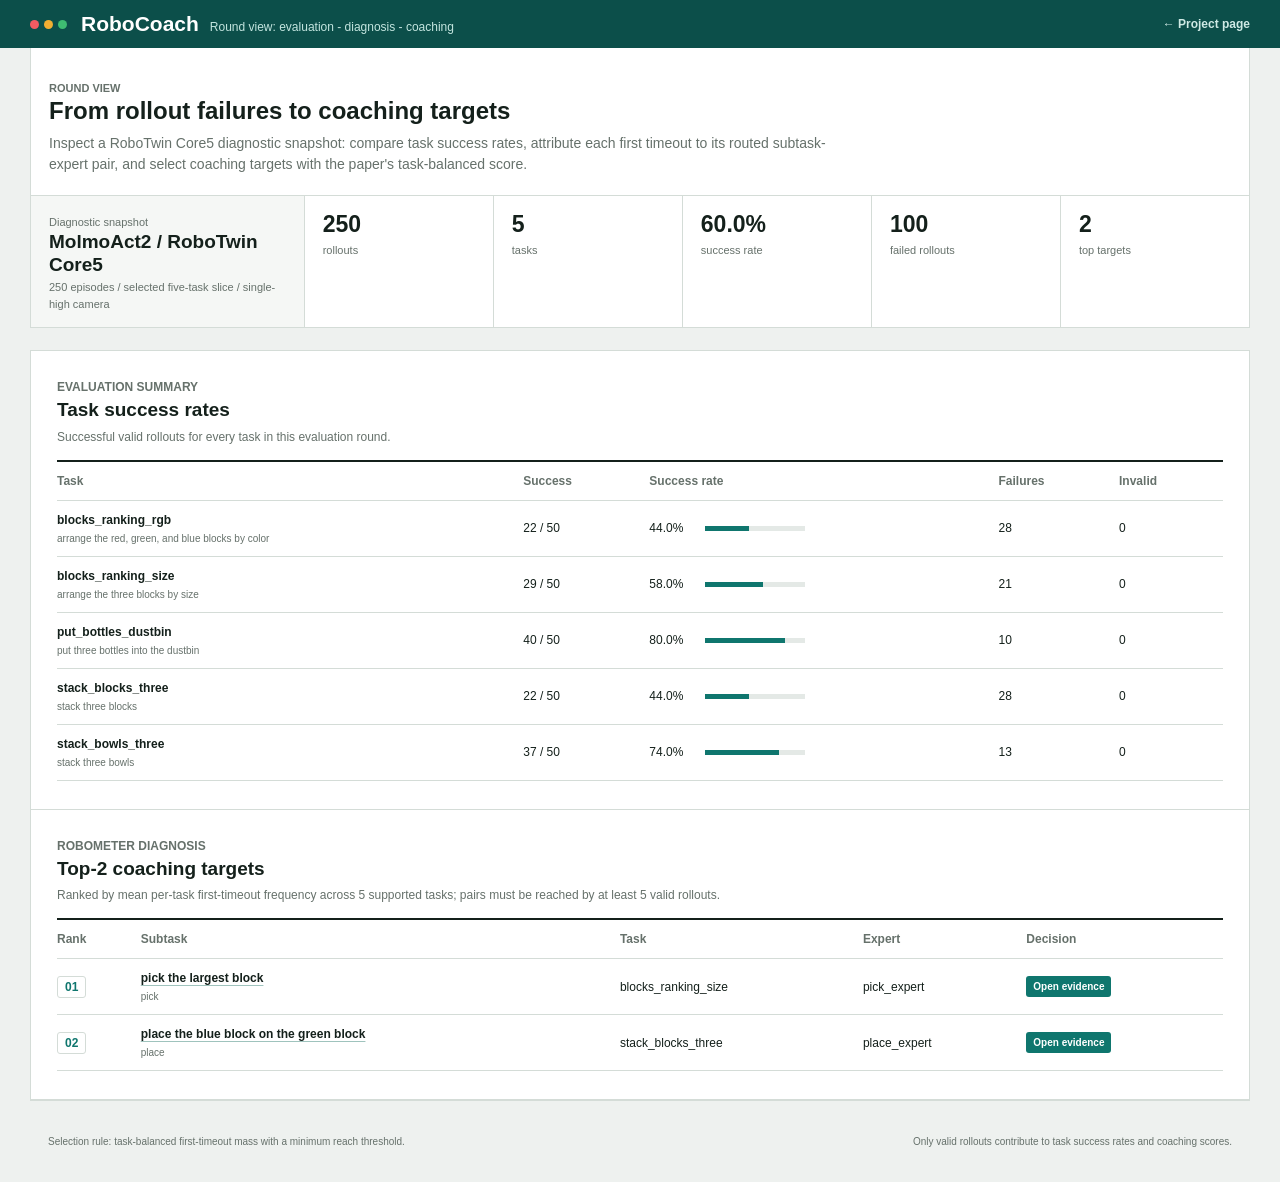
==== coaching/index.html @ 32a9af76 "Initial project page" ====
<!doctype html>
<html lang="en"><head><meta charset="utf-8">
<meta name="viewport" content="width=device-width, initial-scale=1">
<meta name="robots" content="noindex,nofollow,noarchive">
<title>RoboCoach | Evaluation and Coaching</title>
<script>if (new URLSearchParams(location.search).has('embed')) document.documentElement.classList.add('is-embedded');</script>
<style>
:root { color-scheme:light; --ink:#14201b; --muted:#66716b; --line:#d4dcd7; --paper:#fff;
  --canvas:#eef1ef; --soft:#f5f7f5; --red:#b42318; --green:#0f766e; --green-soft:#e6f4f1;
  --blue:#1467b8; --amber:#a45b12; }
* { box-sizing:border-box; }
body { margin:0; color:var(--ink); background:var(--canvas); font:14px/1.5 Inter,Segoe UI,Arial,sans-serif; letter-spacing:0; }
.topbar { display:flex; align-items:center; justify-content:space-between; gap:18px; min-height:48px; padding:0 max(22px,calc((100vw - 1220px)/2));
  color:#fff; background:#0c4f4a; }
.topbar-left { display:flex; align-items:center; gap:14px; min-width:0; }
.site-home { flex:0 0 auto; color:#cfeae5; font-size:12px; font-weight:700; text-decoration:none; }
.site-home:hover,.site-home:focus-visible { color:#fff; text-decoration:underline; text-underline-offset:3px; }
.window-dots { display:flex; flex:0 0 auto; gap:5px; }
.brand { display:flex; align-items:baseline; gap:11px; } .brand strong { font-size:21px; } .brand span { color:#c3e5df; font-size:12px; }
.narrative { max-width:1220px; margin:0 auto; padding:24px 18px 20px; border:1px solid var(--line); border-top:0; background:#fff; }
.narrative-copy { max-width:850px; } .narrative h1 { margin:0; font-size:24px; line-height:1.2; }
.narrative p { max-width:780px; margin:8px 0 0; color:var(--muted); }
.summary { display:grid; grid-template-columns:1.45fr repeat(5,minmax(0,1fr)); gap:1px;
  max-width:1220px; margin:0 auto; border:1px solid var(--line); border-top:0; background:var(--line); }
.summary > div { min-width:0; padding:15px 18px; background:var(--paper); }
.summary .task { background:var(--soft); } .summary strong { display:block; font-size:23px; line-height:1.2; }
.summary .task strong { overflow-wrap:anywhere; font-size:19px; }
.summary span,.summary small { display:block; margin-top:3px; color:var(--muted); font-size:11px; }
main { max-width:1220px; margin:22px auto 56px; border:1px solid var(--line); background:var(--paper); }
.report-section { padding:24px 26px 28px; border-bottom:1px solid var(--line); }
h1,h2,h3,p { letter-spacing:0; } h1 { margin:0; font-size:20px; } h2 { margin:0; font-size:19px; }
.eyebrow,.target-rank { margin:0 0 5px; color:var(--green); font-size:11px; font-weight:700; text-transform:uppercase; }
.section-head { display:flex; align-items:end; justify-content:space-between; gap:20px; margin-bottom:14px; }
.section-head p { margin:3px 0 0; color:var(--muted); font-size:12px; }
.table-wrap { overflow-x:auto; border-top:2px solid var(--ink); border-bottom:1px solid var(--line); }
table { width:100%; border-collapse:collapse; font-size:12px; }
th { color:var(--muted); text-align:left; font-weight:650; border-bottom:1px solid var(--line); }
th,td { padding:10px 12px 10px 0; vertical-align:middle; } tbody tr + tr { border-top:1px solid var(--line); }
td strong { font-size:12px; } td small { display:block; max-width:580px; margin-top:2px; color:var(--muted); }
.rank { font-variant-numeric:tabular-nums; }
.rank-link { padding:3px 7px; border:1px solid var(--line); border-radius:3px; color:var(--green); background:#fff;
  font:inherit; font-weight:700; text-decoration:none; cursor:pointer; } .rank-link:hover,.rank-link:focus-visible { border-color:var(--green); background:var(--green-soft); }
.rank-static { display:inline-block; padding:3px 7px; border:1px solid var(--line); border-radius:3px; color:var(--muted); font-weight:700; }
.subtask-link { color:var(--ink); text-decoration-color:#9fc3bd; text-decoration-thickness:1px; text-underline-offset:3px; }
.subtask-link:hover,.subtask-link:focus-visible { color:var(--green); text-decoration-color:var(--green); }
.selected { display:inline-block; padding:3px 7px; border-radius:3px; color:#fff; background:var(--green); font-size:10px; font-weight:700; }
.pending { display:inline-block; padding:3px 7px; border:1px solid var(--line); border-radius:3px; color:var(--muted); background:var(--soft); font-size:10px; font-weight:700; }
.rate-cell { display:grid; grid-template-columns:48px 100px; align-items:center; gap:8px; }
.rate-cell i { display:block; height:5px; overflow:hidden; background:#e4e9e6; } .rate-cell b { display:block; height:100%; background:var(--green); }
.targets { padding:0; } .targets > .section-head { padding:24px 26px 16px; margin:0; }
.demo-nav { max-width:1220px; margin:0 auto; border:1px solid var(--line); border-top:0; background:#fff; }
.demo-nav-head { display:flex; align-items:center; justify-content:space-between; gap:18px; padding:14px 18px; }
.back-link { color:var(--green); font-size:12px; font-weight:700; text-decoration:none; }
.back-link:hover,.back-link:focus-visible { text-decoration:underline; text-underline-offset:3px; }
.demo-nav-head span { color:var(--muted); font-size:11px; } .demo-main { margin-top:22px; }
.target-tabs { display:grid; grid-template-columns:repeat(auto-fit,minmax(220px,1fr)); gap:1px; padding:0 26px; background:var(--line); border-top:1px solid var(--line); border-bottom:1px solid var(--line); }
.target-tab { display:grid; grid-template-columns:auto minmax(0,1fr); align-items:center; gap:10px; min-height:48px; padding:9px 12px;
  border:0; color:var(--muted); background:#f7f9f7; text-align:left; text-decoration:none; font:inherit; cursor:pointer; }
.target-tab b { color:var(--green); font-size:10px; white-space:nowrap; } .target-tab span { overflow:hidden; font-size:11px; text-overflow:ellipsis; white-space:nowrap; }
.target-tab:hover,.target-tab:focus-visible { background:var(--green-soft); outline:2px solid var(--green); outline-offset:-2px; }
.target-tab.active { color:var(--ink); background:#fff; box-shadow:inset 0 -3px 0 var(--green); }
.target { padding:24px 26px 28px; } .target-panel[hidden] { display:none; }
.target-heading { display:flex; align-items:end; justify-content:space-between; gap:20px; margin-bottom:16px; }
.target-heading h2 { max-width:720px; } .target-facts { display:flex; flex-wrap:wrap; justify-content:flex-end; gap:6px; }
.target-facts span { padding:3px 7px; border:1px solid var(--line); border-radius:3px; color:var(--muted); font-size:10px; }
.episode-tabs { display:flex; gap:1px; margin:0 0 10px; overflow-x:auto; border-bottom:1px solid var(--line); background:var(--line); scrollbar-width:thin; }
.episode-tab { flex:0 0 auto; min-width:152px; padding:8px 10px; border:0; color:var(--muted); background:#f7f9f7;
  text-align:left; font:10px/1.35 ui-monospace,SFMono-Regular,Consolas,monospace; cursor:pointer; }
.episode-tab:hover,.episode-tab:focus-visible { color:var(--green); background:var(--green-soft); outline:2px solid var(--green); outline-offset:-2px; }
.episode-tab.active { color:#fff; background:var(--green); }
.evidence-list { display:grid; gap:16px; } .evidence { border:1px solid var(--line); background:#fafbfa; }
.episode-panel[hidden] { display:none; }
.evidence-head { display:flex; align-items:center; justify-content:space-between; gap:16px; padding:10px 12px; border-bottom:1px solid var(--line); background:#fff; }
.evidence-head strong,.evidence-head span { display:block; } .evidence-head div span { color:var(--muted); font-size:10px; }
.final-progress { color:var(--green); font-size:11px; font-weight:700; white-space:nowrap; }
.evidence-grid { display:grid; grid-template-columns:minmax(280px,.92fr) minmax(360px,1.08fr); gap:1px; background:var(--line); }
figure { min-width:0; margin:0; background:#fff; } .frame-bar { display:flex; align-items:center; gap:5px; height:31px; padding:0 10px; color:var(--muted); background:#e7ebe8; font-size:10px; }
.dot { display:block; width:9px; height:9px; border-radius:50%; } .dot.red { background:#f15b62; } .dot.amber { background:#f1ae32; } .dot.green { background:#3ebc72; }
video,.media-missing { display:block; width:100%; aspect-ratio:16/9; background:#0b0c0e; } video { object-fit:contain; }
.media-missing { display:grid; place-items:center; color:#aeb5b1; font-size:12px; }
.curve-panel { padding:12px 14px 10px; } .curve-label { margin-bottom:7px; color:var(--green); font-size:11px; font-weight:700; }
.progress-chart { display:block; width:100%; height:auto; border:1px solid var(--line); background:#fff; }
.phase-key { display:grid; grid-template-columns:repeat(2,minmax(0,1fr)); gap:4px 12px; margin-top:7px; }
.phase-key span { display:grid; grid-template-columns:27px minmax(0,1fr); gap:5px; color:var(--muted); font-size:9px; overflow-wrap:anywhere; }
.phase-key b { color:var(--green); } .phase-key .failed b { color:var(--red); }
.route-trace { padding:15px 14px; border-top:1px solid var(--line); background:#fff; }
.route-head { display:flex; align-items:end; justify-content:space-between; gap:16px; margin-bottom:10px; }
.route-head h3 { margin:0; font-size:14px; } .route-head > span { color:var(--muted); font-size:10px; }
.route-trace ol { display:grid; gap:1px; margin:0; padding:0; list-style:none; background:var(--line); }
.route-step { display:grid; grid-template-columns:34px minmax(0,1fr) auto; align-items:center; gap:10px; min-height:48px; padding:7px 10px; background:#f8faf8; }
.route-index { color:var(--muted); font:10px/1 ui-monospace,SFMono-Regular,Consolas,monospace; }
.route-step strong,.route-step span { display:block; } .route-step strong { font-size:11px; }
.route-step div span { margin-top:2px; color:var(--muted); font-size:9px; } .route-step > b { color:var(--muted); font-size:9px; white-space:nowrap; }
.route-step.complete { box-shadow:inset 3px 0 0 var(--green); } .route-step.complete > b { color:var(--green); }
.route-step.timeout { background:#fff4f2; box-shadow:inset 3px 0 0 var(--red); } .route-step.timeout > b { color:var(--red); }
.route-step.reached { box-shadow:inset 3px 0 0 var(--amber); } .route-step.reached > b { color:var(--amber); }
.failure-note { margin:0; padding:9px 12px; border-top:1px solid var(--line); color:var(--muted); font-size:11px; }
.empty { margin:0; color:var(--muted); }
footer { display:flex; justify-content:space-between; gap:20px; max-width:1220px; margin:-34px auto 22px; padding:11px 18px; color:var(--muted); font-size:10px; }
.is-embedded body { background:var(--canvas); }
.is-embedded .topbar { display:none; }
.is-embedded .narrative { display:none; }
.is-embedded footer { margin-bottom:0; }
@media (max-width:820px) { .topbar { padding:0 14px; } .brand span { display:none; }
  .summary { grid-template-columns:repeat(2,minmax(0,1fr)); } .summary .task { grid-column:1/-1; }
  .summary .metric:last-child { grid-column:1/-1; }
  .evidence-grid { grid-template-columns:1fr; } .target-heading { align-items:flex-start; flex-direction:column; }
  .target-facts { justify-content:flex-start; } .phase-key { grid-template-columns:1fr; }
  .target-tabs { grid-template-columns:1fr; padding:0; } .route-head { align-items:flex-start; flex-direction:column; }
  .route-step { grid-template-columns:28px minmax(0,1fr); } .route-step > b { grid-column:2; }
  footer { align-items:flex-start; flex-direction:column; } }
</style></head><body>
<header class="topbar"><div class="topbar-left"><div class="window-dots" aria-hidden="true"><span class="dot red"></span><span class="dot amber"></span><span class="dot green"></span></div><div class="brand"><strong>RoboCoach</strong><span>Round view: evaluation - diagnosis - coaching</span></div></div><a class="site-home" href="../index.html">&larr; Project page</a></header>

<section class="narrative"><div class="narrative-copy"><p class="eyebrow">Round view</p><h1>From rollout failures to coaching targets</h1>
<p>Inspect a RoboTwin Core5 diagnostic snapshot: compare task success rates, attribute each first timeout to its routed subtask-expert pair, and select coaching targets with the paper's task-balanced score.</p></div></section>
<section class="summary">
<div class="task"><span>Diagnostic snapshot</span><strong>MolmoAct2 / RoboTwin Core5</strong><small>250 episodes / selected five-task slice / single-high camera</small></div>
<div class="metric"><strong>250</strong><span>rollouts</span></div>
<div class="metric"><strong>5</strong><span>tasks</span></div>
<div class="metric"><strong>60.0%</strong><span>success rate</span></div>
<div class="metric"><strong>100</strong><span>failed rollouts</span></div>
<div class="metric"><strong>2</strong><span>top targets</span></div>
</section>
<main><section class="report-section"><div class="section-head"><div><p class="eyebrow">Evaluation summary</p><h2>Task success rates</h2>
<p>Successful valid rollouts for every task in this evaluation round.</p></div></div>
<div class="table-wrap"><table><thead><tr><th>Task</th><th>Success</th><th>Success rate</th><th>Failures</th><th>Invalid</th>
</tr></thead><tbody><tr><td><strong>blocks_ranking_rgb</strong><small>arrange the red, green, and blue blocks by color</small></td><td>22 / 50</td><td><div class="rate-cell"><span>44.0%</span><i><b style="width:44.0%"></b></i></div></td><td>28</td><td>0</td></tr><tr><td><strong>blocks_ranking_size</strong><small>arrange the three blocks by size</small></td><td>29 / 50</td><td><div class="rate-cell"><span>58.0%</span><i><b style="width:58.0%"></b></i></div></td><td>21</td><td>0</td></tr><tr><td><strong>put_bottles_dustbin</strong><small>put three bottles into the dustbin</small></td><td>40 / 50</td><td><div class="rate-cell"><span>80.0%</span><i><b style="width:80.0%"></b></i></div></td><td>10</td><td>0</td></tr><tr><td><strong>stack_blocks_three</strong><small>stack three blocks</small></td><td>22 / 50</td><td><div class="rate-cell"><span>44.0%</span><i><b style="width:44.0%"></b></i></div></td><td>28</td><td>0</td></tr><tr><td><strong>stack_bowls_three</strong><small>stack three bowls</small></td><td>37 / 50</td><td><div class="rate-cell"><span>74.0%</span><i><b style="width:74.0%"></b></i></div></td><td>13</td><td>0</td></tr></tbody></table></div></section>
<section class="report-section"><div class="section-head"><div><p class="eyebrow">RoboMeter diagnosis</p><h2>Top-2 coaching targets</h2>
<p>Ranked by mean per-task first-timeout frequency across 5 supported tasks; pairs must be reached by at least 5 valid rollouts.</p></div></div>
<div class="table-wrap"><table><thead><tr><th>Rank</th><th>Subtask</th><th>Task</th><th>Expert</th>
<th>Decision</th>
</tr></thead><tbody><tr><td class="rank"><a class="rank-link" href="demos/01_pick_the_largest_block/index.html" aria-label="Open Top 01 demo">01</a></td><td><strong><a class="subtask-link" href="demos/01_pick_the_largest_block/index.html">pick the largest block</a></strong><small>pick</small></td><td>blocks_ranking_size</td><td>pick_expert</td><td><span class="selected">Open evidence</span></td></tr><tr><td class="rank"><a class="rank-link" href="demos/02_place_the_blue_block_on_the_green_block/index.html" aria-label="Open Top 02 demo">02</a></td><td><strong><a class="subtask-link" href="demos/02_place_the_blue_block_on_the_green_block/index.html">place the blue block on the green block</a></strong><small>place</small></td><td>stack_blocks_three</td><td>place_expert</td><td><span class="selected">Open evidence</span></td></tr></tbody></table></div></section></main>
<footer><span>Selection rule: task-balanced first-timeout mass with a minimum reach threshold.</span><span>Only valid rollouts contribute to task success rates and coaching scores.</span></footer>
<script>
const isEmbedded = new URLSearchParams(location.search).has('embed');
if (isEmbedded) {
  document.querySelectorAll('a[href^="demos/"]').forEach((link) => {
    link.target = '_top';
  });
}
const targetTabs = [...document.querySelectorAll('.target-tab[data-target]')];
const targetPanels = [...document.querySelectorAll('.target-panel')];
function hydrateVisibleVideo(panel) {
  const video = panel?.querySelector('video[data-src]');
  if (!video) return;
  video.src = video.dataset.src;
  delete video.dataset.src;
  video.load();
}
function selectTarget(targetId, updateHash = true) {
  targetTabs.forEach((tab) => {
    const active = tab.dataset.target === targetId;
    tab.classList.toggle('active', active);
    tab.setAttribute('aria-selected', String(active));
  });
  targetPanels.forEach((panel) => {
    const active = panel.id === targetId;
    panel.hidden = !active;
    if (!active) panel.querySelectorAll('video').forEach((video) => video.pause());
    if (active) hydrateVisibleVideo(panel.querySelector('.episode-panel:not([hidden])'));
  });
  if (updateHash) history.replaceState(null, '', `#${targetId}`);
}
function selectEpisode(trigger) {
  const target = trigger.closest('.target-panel');
  if (!target) return;
  target.querySelectorAll('.episode-tab').forEach((tab) => {
    const active = tab === trigger;
    tab.classList.toggle('active', active);
    tab.setAttribute('aria-selected', String(active));
  });
  target.querySelectorAll('.episode-panel').forEach((panel) => {
    const active = panel.id === trigger.dataset.episodeTarget;
    panel.hidden = !active;
    if (!active) panel.querySelectorAll('video').forEach((video) => video.pause());
    if (active) hydrateVisibleVideo(panel);
  });
  trigger.scrollIntoView({block:'nearest', inline:'nearest'});
}
document.querySelectorAll('[data-target]').forEach((trigger) => {
  trigger.addEventListener('click', () => {
    selectTarget(trigger.dataset.target);
    if (trigger.classList.contains('rank-link')) document.querySelector('.targets').scrollIntoView({behavior:'smooth'});
  });
});
document.querySelectorAll('[data-episode-target]').forEach((trigger) => {
  trigger.addEventListener('click', () => selectEpisode(trigger));
});
targetTabs.forEach((tab, index) => tab.addEventListener('keydown', (event) => {
  if (!['ArrowLeft', 'ArrowRight'].includes(event.key)) return;
  event.preventDefault();
  const direction = event.key === 'ArrowRight' ? 1 : -1;
  const next = targetTabs[(index + direction + targetTabs.length) % targetTabs.length];
  next.focus();
  selectTarget(next.dataset.target);
}));
document.querySelectorAll('.episode-tabs').forEach((list) => {
  const tabs = [...list.querySelectorAll('.episode-tab')];
  tabs.forEach((tab, index) => tab.addEventListener('keydown', (event) => {
    if (!['ArrowLeft', 'ArrowRight'].includes(event.key)) return;
    event.preventDefault();
    const direction = event.key === 'ArrowRight' ? 1 : -1;
    const next = tabs[(index + direction + tabs.length) % tabs.length];
    next.focus();
    selectEpisode(next);
  }));
});
const initialTarget = targetPanels.some((panel) => `#${panel.id}` === location.hash)
  ? location.hash.slice(1)
  : 'target-02' || targetPanels[0]?.id;
if (initialTarget) selectTarget(initialTarget, false);
</script></body></html>
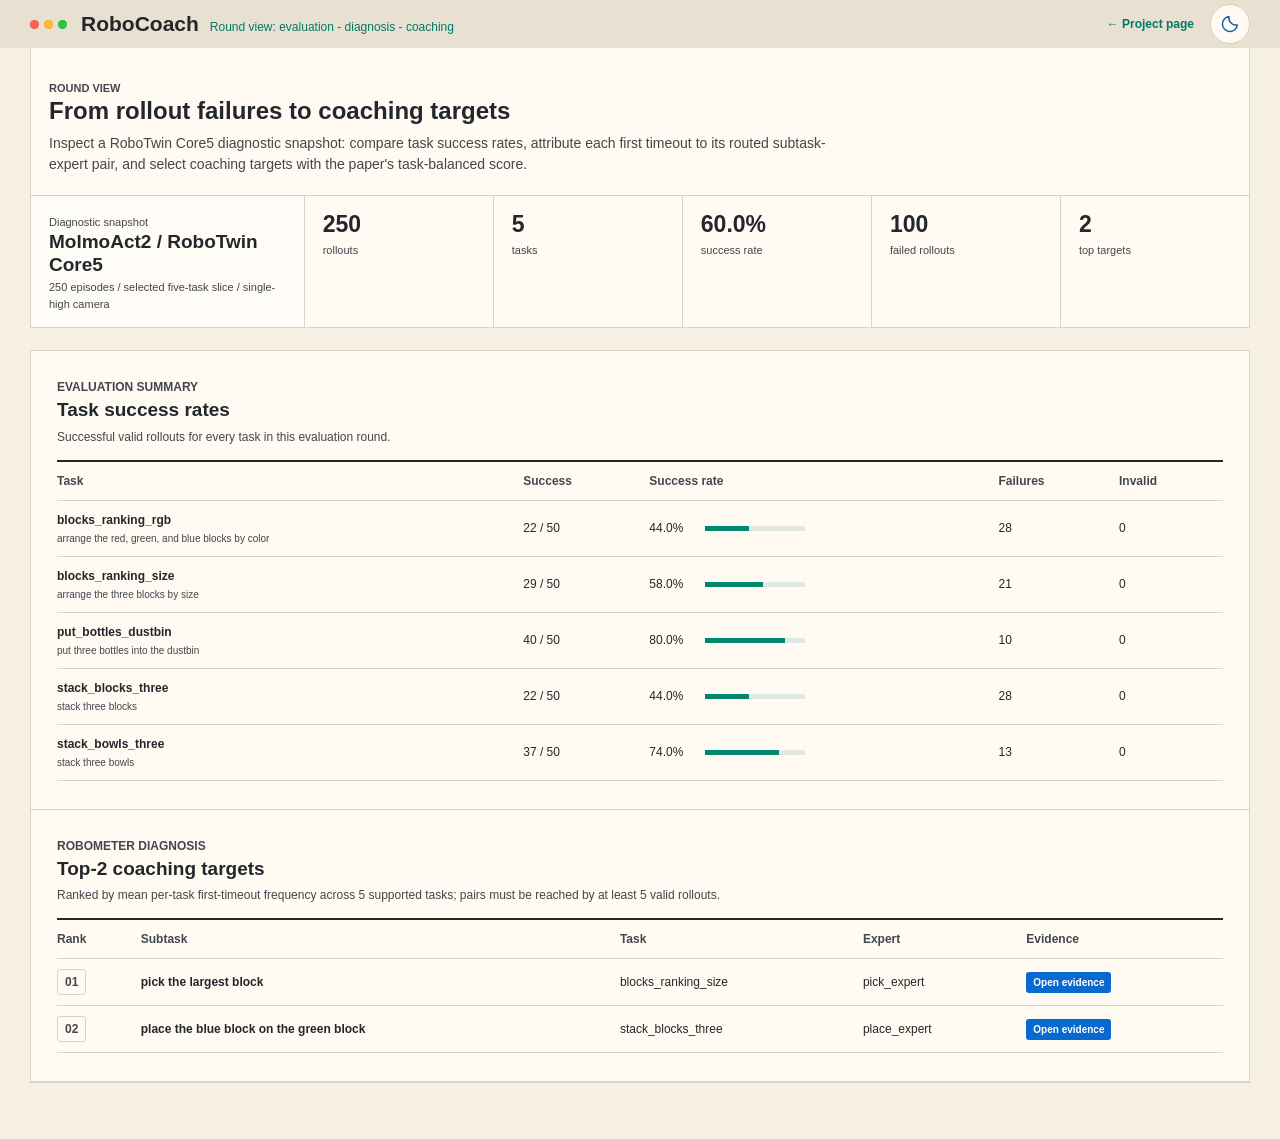
==== commit 0806f1c4: "Initial anonymous release" ====
--- a/coaching/index.html
+++ b/coaching/index.html
@@ -1,5 +1,5 @@
 <!doctype html>
-<html lang="en"><head><meta charset="utf-8">
+<html lang="en" data-theme="light"><head><meta charset="utf-8">
 <meta name="viewport" content="width=device-width, initial-scale=1">
 <meta name="robots" content="noindex,nofollow,noarchive">
 <title>RoboCoach | Evaluation and Coaching</title>
@@ -38,12 +38,11 @@
 th,td { padding:10px 12px 10px 0; vertical-align:middle; } tbody tr + tr { border-top:1px solid var(--line); }
 td strong { font-size:12px; } td small { display:block; max-width:580px; margin-top:2px; color:var(--muted); }
 .rank { font-variant-numeric:tabular-nums; }
-.rank-link { padding:3px 7px; border:1px solid var(--line); border-radius:3px; color:var(--green); background:#fff;
-  font:inherit; font-weight:700; text-decoration:none; cursor:pointer; } .rank-link:hover,.rank-link:focus-visible { border-color:var(--green); background:var(--green-soft); }
 .rank-static { display:inline-block; padding:3px 7px; border:1px solid var(--line); border-radius:3px; color:var(--muted); font-weight:700; }
-.subtask-link { color:var(--ink); text-decoration-color:#9fc3bd; text-decoration-thickness:1px; text-underline-offset:3px; }
-.subtask-link:hover,.subtask-link:focus-visible { color:var(--green); text-decoration-color:var(--green); }
 .selected { display:inline-block; padding:3px 7px; border-radius:3px; color:#fff; background:var(--green); font-size:10px; font-weight:700; }
+.evidence-link { text-decoration:none; cursor:pointer; }
+.evidence-link:hover { background:#0c5d57; }
+.evidence-link:focus-visible { outline:2px solid var(--green); outline-offset:3px; }
 .pending { display:inline-block; padding:3px 7px; border:1px solid var(--line); border-radius:3px; color:var(--muted); background:var(--soft); font-size:10px; font-weight:700; }
 .rate-cell { display:grid; grid-template-columns:48px 100px; align-items:center; gap:8px; }
 .rate-cell i { display:block; height:5px; overflow:hidden; background:#e4e9e6; } .rate-cell b { display:block; height:100%; background:var(--green); }
@@ -109,8 +108,16 @@
   .target-tabs { grid-template-columns:1fr; padding:0; } .route-head { align-items:flex-start; flex-direction:column; }
   .route-step { grid-template-columns:28px minmax(0,1fr); } .route-step > b { grid-column:2; }
   footer { align-items:flex-start; flex-direction:column; } }
-</style></head><body>
-<header class="topbar"><div class="topbar-left"><div class="window-dots" aria-hidden="true"><span class="dot red"></span><span class="dot amber"></span><span class="dot green"></span></div><div class="brand"><strong>RoboCoach</strong><span>Round view: evaluation - diagnosis - coaching</span></div></div><a class="site-home" href="../index.html">&larr; Project page</a></header>
+</style>
+<link rel="stylesheet" href="../assets/beige-report.css?hash=9c29c38cf174" data-theme-style="light">
+<link rel="stylesheet" href="../assets/dark-report.css?hash=0296164bbd05" data-theme-style="dark" media="not all">
+<link rel="stylesheet" href="../assets/theme.css?hash=16513040dc22">
+<script src="../assets/theme.js?hash=659067ef29a1"></script>
+</head><body>
+<header class="topbar"><div class="topbar-left"><div class="window-dots" aria-hidden="true"><span class="dot red"></span><span class="dot amber"></span><span class="dot green"></span></div><div class="brand"><strong>RoboCoach</strong><span>Round view: evaluation - diagnosis - coaching</span></div></div><div class="report-header-actions"><a class="site-home" href="../index.html">&larr; Project page</a><button class="theme-toggle" type="button" data-theme-toggle aria-label="Switch to dark theme" title="Switch to dark theme">
+      <svg class="theme-icon-moon" viewBox="0 0 24 24" aria-hidden="true"><path d="M20.8 13.2A8.7 8.7 0 0 1 10.8 3.1 9 9 0 1 0 20.8 13.2Z"/></svg>
+      <svg class="theme-icon-sun" viewBox="0 0 24 24" aria-hidden="true"><circle cx="12" cy="12" r="4"/><path d="M12 2v2m0 16v2M2 12h2m16 0h2M4.93 4.93l1.42 1.42m11.3 11.3 1.42 1.42M4.93 19.07l1.42-1.42m11.3-11.3 1.42-1.42"/></svg>
+    </button></div></header>
 
 <section class="narrative"><div class="narrative-copy"><p class="eyebrow">Round view</p><h1>From rollout failures to coaching targets</h1>
 <p>Inspect a RoboTwin Core5 diagnostic snapshot: compare task success rates, attribute each first timeout to its routed subtask-expert pair, and select coaching targets with the paper's task-balanced score.</p></div></section>
@@ -129,9 +136,9 @@
 <section class="report-section"><div class="section-head"><div><p class="eyebrow">RoboMeter diagnosis</p><h2>Top-2 coaching targets</h2>
 <p>Ranked by mean per-task first-timeout frequency across 5 supported tasks; pairs must be reached by at least 5 valid rollouts.</p></div></div>
 <div class="table-wrap"><table><thead><tr><th>Rank</th><th>Subtask</th><th>Task</th><th>Expert</th>
-<th>Decision</th>
-</tr></thead><tbody><tr><td class="rank"><a class="rank-link" href="demos/01_pick_the_largest_block/index.html" aria-label="Open Top 01 demo">01</a></td><td><strong><a class="subtask-link" href="demos/01_pick_the_largest_block/index.html">pick the largest block</a></strong><small>pick</small></td><td>blocks_ranking_size</td><td>pick_expert</td><td><span class="selected">Open evidence</span></td></tr><tr><td class="rank"><a class="rank-link" href="demos/02_place_the_blue_block_on_the_green_block/index.html" aria-label="Open Top 02 demo">02</a></td><td><strong><a class="subtask-link" href="demos/02_place_the_blue_block_on_the_green_block/index.html">place the blue block on the green block</a></strong><small>place</small></td><td>stack_blocks_three</td><td>place_expert</td><td><span class="selected">Open evidence</span></td></tr></tbody></table></div></section></main>
-<footer><span>Selection rule: task-balanced first-timeout mass with a minimum reach threshold.</span><span>Only valid rollouts contribute to task success rates and coaching scores.</span></footer>
+<th>Evidence</th>
+</tr></thead><tbody><tr><td class="rank"><span class="rank-static">01</span></td><td><strong>pick the largest block</strong></td><td>blocks_ranking_size</td><td>pick_expert</td><td><a class="selected evidence-link" href="demos/01_pick_the_largest_block/index.html?v=subtask-seek-1">Open evidence</a></td></tr><tr><td class="rank"><span class="rank-static">02</span></td><td><strong>place the blue block on the green block</strong></td><td>stack_blocks_three</td><td>place_expert</td><td><a class="selected evidence-link" href="demos/02_place_the_blue_block_on_the_green_block/index.html?v=subtask-seek-1">Open evidence</a></td></tr></tbody></table></div></section></main>
+
 <script>
 const isEmbedded = new URLSearchParams(location.search).has('embed');
 if (isEmbedded) {
--- a/assets/beige-report.css
+++ b/assets/beige-report.css
@@ -0,0 +1,304 @@
+:root {--ink:#22272b;--muted:#41474d;--line:#d4c9b5;--paper:#fffcf7;--canvas:#fffcf7;--soft:#fffcf7;--red:#bd4436;--green:#007b67;--green-soft:#fffcf7;--blue:#086acf;--amber:#a4600a;}
+body {color:var(--ink);background:var(--canvas);}
+.topbar {color:#22272b;background:#e6efee;}
+.site-home {color:#007b67;}
+.site-home:hover,.site-home:focus-visible {color:#22272b;}
+.brand span {color:#007b67;}
+.narrative {border:1px solid var(--line);border-top:0;background:#fffcf7;}
+.narrative p {color:var(--muted);}
+.summary {border:1px solid var(--line);border-top:0;background:var(--line);}
+.summary > div {background:var(--paper);}
+.summary .task {background:var(--soft);}
+.summary span,.summary small {color:var(--muted);}
+main {border:1px solid var(--line);background:var(--paper);}
+.report-section {border-bottom:1px solid var(--line);}
+.eyebrow,.target-rank {color:var(--green);}
+.section-head p {color:var(--muted);}
+.table-wrap {border-top:2px solid var(--ink);border-bottom:1px solid var(--line);}
+table {border-collapse:collapse;}
+th {color:var(--muted);border-bottom:1px solid var(--line);}
+tbody tr + tr {border-top:1px solid var(--line);}
+td small {color:var(--muted);}
+.rank-static {border:1px solid var(--line);border-radius:3px;color:var(--muted);}
+.selected {border-radius:3px;color:#fff;background:var(--green);}
+.evidence-link:hover {background:#e6efee;}
+.evidence-link:focus-visible {outline:2px solid var(--green);outline-offset:3px;}
+.pending {border:1px solid var(--line);border-radius:3px;color:var(--muted);background:var(--soft);}
+.rate-cell i {background:#e2e8e3;}
+.rate-cell b {background:var(--green);}
+.demo-nav {border:1px solid var(--line);border-top:0;background:#fffcf7;}
+.back-link {color:var(--green);}
+.demo-nav-head span {color:var(--muted);}
+.target-tabs {background:var(--line);border-top:1px solid var(--line);border-bottom:1px solid var(--line);}
+.target-tab {border:0;color:var(--muted);background:#fffcf7;}
+.target-tab b {color:var(--green);}
+.target-tab:hover,.target-tab:focus-visible {background:var(--green-soft);outline:2px solid var(--green);outline-offset:-2px;}
+.target-tab.active {color:var(--ink);background:#fffcf7;box-shadow:inset 0 -3px 0 var(--green);}
+.target-facts span {border:1px solid var(--line);border-radius:3px;color:var(--muted);}
+.episode-tabs {border-bottom:1px solid var(--line);background:var(--line);}
+.episode-tab {border:0;color:var(--muted);background:#fffcf7;}
+.episode-tab:hover,.episode-tab:focus-visible {color:var(--green);background:var(--green-soft);outline:2px solid var(--green);outline-offset:-2px;}
+.episode-tab.active {color:#fff;background:var(--green);}
+.evidence {border:1px solid var(--line);background:#fffcf7;}
+.evidence-head {border-bottom:1px solid var(--line);background:#fffcf7;}
+.evidence-head div span {color:var(--muted);}
+.final-progress {color:var(--green);}
+.evidence-grid {background:var(--line);}
+figure {background:#fffcf7;}
+.frame-bar {color:var(--muted);background:#fffcf7;}
+.dot {border-radius:50%;box-shadow:inset 0 0 0 1px rgba(0,0,0,.08);}
+.dot.red {background:#ff5f57;}
+.dot.amber {background:#febc2e;}
+.dot.green {background:#28c840;}
+video,.media-missing {background:#f6f1e8;}
+.media-missing {color:#41474d;}
+.curve-label {color:var(--green);}
+.progress-chart {border:1px solid var(--line);background:#fffcf7;}
+.phase-key span {color:var(--muted);}
+.phase-key b {color:var(--green);}
+.phase-key .failed b {color:var(--red);}
+.route-trace {border-top:1px solid var(--line);background:#fffcf7;}
+.route-head > span {color:var(--muted);}
+.route-trace ol {background:var(--line);}
+.route-step {background:#fffcf7;}
+.route-index {color:var(--muted);}
+.route-step div span {color:var(--muted);}
+.route-step > b {color:var(--muted);}
+.route-step.complete {box-shadow:inset 3px 0 0 var(--green);}
+.route-step.complete > b {color:var(--green);}
+.route-step.timeout {background:#fffcf7;box-shadow:inset 3px 0 0 var(--red);}
+.route-step.timeout > b {color:var(--red);}
+.route-step.reached {box-shadow:inset 3px 0 0 var(--amber);}
+.route-step.reached > b {color:var(--amber);}
+.failure-note {border-top:1px solid var(--line);color:var(--muted);}
+.empty {color:var(--muted);}
+footer {color:var(--muted);}
+.is-embedded body {background:var(--canvas);}
+:root {--ink:#22272b;--muted:#41474d;--line:#d4c9b5;--paper:#fffcf7;--canvas:#fffcf7;--soft:#fffcf7;--red:#bd4436;--green:#007b67;--green-soft:#fffcf7;--blue:#086acf;--amber:#a4600a;}
+body {color:var(--ink);background:var(--canvas);}
+.topbar {color:#22272b;background:#e6efee;}
+.brand span {color:#007b67;}
+.narrative {border:1px solid var(--line);border-top:0;background:#fffcf7;}
+.narrative p {color:var(--muted);}
+.summary {border:1px solid var(--line);border-top:0;background:var(--line);}
+.summary > div {background:var(--paper);}
+.summary .task {background:var(--soft);}
+.summary span,.summary small {color:var(--muted);}
+main {border:1px solid var(--line);background:var(--paper);}
+.report-section {border-bottom:1px solid var(--line);}
+.eyebrow,.target-rank {color:var(--green);}
+.section-head p {color:var(--muted);}
+.table-wrap {border-top:2px solid var(--ink);border-bottom:1px solid var(--line);}
+table {border-collapse:collapse;}
+th {color:var(--muted);border-bottom:1px solid var(--line);}
+tbody tr + tr {border-top:1px solid var(--line);}
+td small {color:var(--muted);}
+.rank-link {border:1px solid var(--line);border-radius:3px;color:var(--green);background:#fffcf7;}
+.rank-link:hover,.rank-link:focus-visible {border-color:var(--green);background:var(--green-soft);}
+.subtask-link {color:var(--ink);}
+.subtask-link:hover,.subtask-link:focus-visible {color:var(--green);}
+.selected {border-radius:3px;color:#fff;background:var(--green);}
+.rate-cell i {background:#e2e8e3;}
+.rate-cell b {background:var(--green);}
+.demo-nav {border:1px solid var(--line);border-top:0;background:#fffcf7;}
+.back-link {color:var(--green);}
+.demo-nav-head span {color:var(--muted);}
+.target-tabs {background:var(--line);border-top:1px solid var(--line);border-bottom:1px solid var(--line);}
+.target-tab {border:0;color:var(--muted);background:#fffcf7;}
+.target-tab b {color:var(--green);}
+.target-tab:hover,.target-tab:focus-visible {background:var(--green-soft);outline:2px solid var(--green);outline-offset:-2px;}
+.target-tab.active {color:var(--ink);background:#fffcf7;box-shadow:inset 0 -3px 0 var(--green);}
+.target-facts span {border:1px solid var(--line);border-radius:3px;color:var(--muted);}
+.episode-tabs {border-bottom:1px solid var(--line);background:var(--line);}
+.episode-tab {border:0;color:var(--muted);background:#fffcf7;}
+.episode-tab:hover,.episode-tab:focus-visible {color:var(--green);background:var(--green-soft);outline:2px solid var(--green);outline-offset:-2px;}
+.episode-tab.active {color:#fff;background:var(--green);}
+.evidence {border:1px solid var(--line);background:#fffcf7;}
+.evidence-head {border-bottom:1px solid var(--line);background:#fffcf7;}
+.evidence-head div span {color:var(--muted);}
+.evidence-grid {background:var(--line);}
+figure {background:#fffcf7;}
+.frame-bar {color:var(--muted);background:#fffcf7;}
+.dot {border-radius:50%;box-shadow:inset 0 0 0 1px rgba(0,0,0,.08);}
+.dot.red {background:#ff5f57;}
+.dot.amber {background:#febc2e;}
+.dot.green {background:#28c840;}
+video,.media-missing {background:#f6f1e8;}
+.media-missing {color:#41474d;}
+.curve-label {color:var(--green);}
+.progress-chart {border:1px solid var(--line);background:#fffcf7;}
+.phase-key span {color:var(--muted);}
+.phase-key b {color:var(--green);}
+.phase-key .failed b {color:var(--red);}
+.route-trace {border-top:1px solid var(--line);background:#fffcf7;}
+.route-head > span {color:var(--muted);}
+.route-trace ol {background:var(--line);}
+.route-step {background:#fffcf7;}
+.route-index {color:var(--muted);}
+.route-step div span {color:var(--muted);}
+.route-step > b {color:var(--muted);}
+.route-step.complete {box-shadow:inset 3px 0 0 var(--green);}
+.route-step.complete > b {color:var(--green);}
+.route-step.timeout {background:#fffcf7;box-shadow:inset 3px 0 0 var(--red);}
+.route-step.timeout > b {color:var(--red);}
+.route-step.reached {box-shadow:inset 3px 0 0 var(--amber);}
+.route-step.reached > b {color:var(--amber);}
+.empty {color:var(--muted);}
+footer {color:var(--muted);}
+video:focus-visible {outline:2px solid #97beb4;outline-offset:3px;}
+.curve-clock {color:#22272b;}
+.phase-key .is-active {color:#22272b;}
+:root {--ink:#22272b;--muted:#41474d;--line:#d4c9b5;--paper:#fffcf7;--canvas:#fffcf7;--soft:#fffcf7;--red:#bd4436;--green:#007b67;--green-soft:#fffcf7;--blue:#086acf;--amber:#a4600a;}
+body {color:var(--ink);background:var(--canvas);}
+.topbar {color:#22272b;background:#e6efee;}
+.site-home {color:#007b67;}
+.site-home:hover,.site-home:focus-visible {color:#22272b;}
+.brand span {color:#007b67;}
+.narrative {border:1px solid var(--line);border-top:0;background:#fffcf7;}
+.narrative p {color:var(--muted);}
+.summary {border:1px solid var(--line);border-top:0;background:var(--line);}
+.summary > div {background:var(--paper);}
+.summary .task {background:var(--soft);}
+.summary span,.summary small {color:var(--muted);}
+main {border:1px solid var(--line);background:var(--paper);}
+.report-section {border-bottom:1px solid var(--line);}
+.eyebrow,.target-rank {color:var(--green);}
+.section-head p {color:var(--muted);}
+.table-wrap {border-top:2px solid var(--ink);border-bottom:1px solid var(--line);}
+table {border-collapse:collapse;}
+th {color:var(--muted);border-bottom:1px solid var(--line);}
+tbody tr + tr {border-top:1px solid var(--line);}
+td small {color:var(--muted);}
+.rank-link {border:1px solid var(--line);border-radius:3px;color:var(--green);background:#fffcf7;}
+.rank-link:hover,.rank-link:focus-visible {border-color:var(--green);background:var(--green-soft);}
+.subtask-link {color:var(--ink);}
+.subtask-link:hover,.subtask-link:focus-visible {color:var(--green);}
+.selected {border-radius:3px;color:#fff;background:var(--green);}
+.rate-cell i {background:#e2e8e3;}
+.rate-cell b {background:var(--green);}
+.demo-nav {border:1px solid var(--line);border-top:0;background:#fffcf7;}
+.back-link {color:var(--green);}
+.demo-nav-head span {color:var(--muted);}
+.target-tabs {background:var(--line);border-top:1px solid var(--line);border-bottom:1px solid var(--line);}
+.target-tab {border:0;color:var(--muted);background:#fffcf7;}
+.target-tab b {color:var(--green);}
+.target-tab:hover,.target-tab:focus-visible {background:var(--green-soft);outline:2px solid var(--green);outline-offset:-2px;}
+.target-tab.active {color:var(--ink);background:#fffcf7;box-shadow:inset 0 -3px 0 var(--green);}
+.target-tab.unavailable:hover {background:#fffcf7;outline:0;}
+.target-facts span {border:1px solid var(--line);border-radius:3px;color:var(--muted);}
+.episode-tabs {border-bottom:1px solid var(--line);background:var(--line);}
+.episode-tab {border:0;color:var(--muted);background:#fffcf7;}
+.episode-tab:hover,.episode-tab:focus-visible {color:var(--green);background:var(--green-soft);outline:2px solid var(--green);outline-offset:-2px;}
+.episode-tab.active {color:#fff;background:var(--green);}
+.evidence {border:1px solid var(--line);background:#fffcf7;}
+.evidence-head {border-bottom:1px solid var(--line);background:#fffcf7;}
+.evidence-head div span {color:var(--muted);}
+.evidence-grid {background:var(--line);}
+figure {background:#fffcf7;}
+.frame-bar {color:var(--muted);background:#fffcf7;}
+.dot {border-radius:50%;box-shadow:inset 0 0 0 1px rgba(0,0,0,.08);}
+.dot.red {background:#ff5f57;}
+.dot.amber {background:#febc2e;}
+.dot.green {background:#28c840;}
+video,.media-missing {background:#f6f1e8;}
+.media-missing {color:#41474d;}
+.curve-label {color:var(--green);}
+.progress-chart {border:1px solid var(--line);background:#fffcf7;}
+.phase-key span {color:var(--muted);}
+.phase-key b {color:var(--green);}
+.phase-key .failed b {color:var(--red);}
+.route-trace {border-top:1px solid var(--line);background:#fffcf7;}
+.route-head > span {color:var(--muted);}
+.route-trace ol {background:var(--line);}
+.route-step {background:#fffcf7;}
+.route-index {color:var(--muted);}
+.route-step div span {color:var(--muted);}
+.route-step > b {color:var(--muted);}
+.route-step.complete {box-shadow:inset 3px 0 0 var(--green);}
+.route-step.complete > b {color:var(--green);}
+.route-step.timeout {background:#fffcf7;box-shadow:inset 3px 0 0 var(--red);}
+.route-step.timeout > b {color:var(--red);}
+.route-step.reached {box-shadow:inset 3px 0 0 var(--amber);}
+.route-step.reached > b {color:var(--amber);}
+.empty {color:var(--muted);}
+footer {color:var(--muted);}
+video:focus-visible {outline:2px solid #97beb4;outline-offset:3px;}
+.curve-clock {color:#22272b;}
+.phase-key .is-active {color:#22272b;}
+.demo-nav {border:0;border-bottom:1px solid var(--line);}
+.demo-brand {color:var(--green);}
+.target-tabs {border:0;background:transparent;}
+.targets {border:0;background:transparent;}
+.diagnosis-summary {border-left:3px solid var(--green);background:var(--green-soft);}
+.diagnosis-summary > span {color:var(--green);}
+.diagnosis-summary > div {color:var(--muted);}
+.diagnosis-summary b {color:var(--ink);}
+.evidence {background:#fffcf7;}
+.evidence-grid {border-right:1px solid var(--line);}
+.progress-chart {border:0;}
+.route-trace {border-top:0;}
+.route-trace ol {background:transparent;}
+.route-step {border:1px solid var(--line);border-radius:5px;}
+.route-stage-button {border:0;border-radius:4px;background:transparent;color:inherit;}
+.route-copy > span {color:var(--muted);}
+.route-stage-button > b {color:var(--muted);}
+.route-stage-button:hover:not(:disabled) {background:var(--green-soft);}
+.route-stage-button:focus-visible {outline:2px solid var(--green);outline-offset:-3px;}
+.route-step.complete .route-stage-button > b {color:var(--green);}
+.route-step.timeout .route-stage-button > b {color:var(--red);}
+.route-step.reached .route-stage-button > b {color:var(--amber);}
+@media (max-width:1000px), (max-height:639px) {
+.evidence-grid {border-right:0;}
+.route-trace {border-top:1px solid var(--line);}
+}
+:root {
+ color-scheme:light;
+ --beige-ink:#22272b; --beige-tint:#ebe5d8;
+ --page-bg:#f6f0e5; --page-surface:#fffbf4; --page-surface-raised:#f0e9dc;
+ --page-text:#22272b; --page-muted:#41474d; --page-line:#ddd3c2;
+ --ink:#22272b; --muted:#41474d; --paper:#f6f0e5; --white:#fffbf4; --line:#ddd3c2;
+ --accent-blue:#086acf; --accent-teal:#007b67; --teal:#007b67; --teal-dark:#007b67;
+ --blue:#086acf; --cyan:#007b67; --blue-bright:#086acf;
+}
+
+body { background:#f6f0e5; color:#22272b; }
+.topbar { background:#e8e0d1; color:#22272b; }
+.site-home,.brand span,.demo-brand,.back-link { color:#007b67; }
+main,.narrative,.summary>div,.demo-nav,.target-heading,.evidence,.evidence-grid,.route-trace { background:#fffbf3; }
+.evidence-link { background:#007b67; color:#fffaf1; }
+.evidence-link:hover { background:#007b67; }
+.target-tab.active,.route-step.active,.route-step[aria-current="step"] { background:#e5ecdd; color:#007b67; }
+figure,.curve-panel,.progress-chart { background:#fffdf8; }
+
+/* Warm neutral type; blue and teal identify emphasis and controls. */
+:root { --beige-ink:#22272b; --beige-body:#41474d; --beige-muted:#4f555b; }
+
+.task-title, .target-task h2, .route-head strong, .route-stage-button strong { color:var(--beige-ink); }
+.diagnosis-summary strong { color:#30363b; }
+.route-stage-button > span, .frame-bar, .route-stage-button div span { color:var(--beige-body); }
+.demo-brand, .back-link, .curve-label { color:#007b67; }
+
+:root { --ink:#22272b; --muted:#41474d; --green:#007b67; --blue:#086acf; }
+body, .target-task h2, .route-head h3, .route-copy > strong { color:#22272b; }
+.frame-bar, .route-copy > span, .summary span, td small { color:#41474d; }
+.demo-brand, .back-link, .curve-label, .diagnosis-summary > span { color:#007b67; }
+.evidence-link { color:#fffaf1; background:#007b67; }
+.evidence-link:hover { background:#007b67; }
+.route-step.pending { color:#22272b; }
+
+.seek-hint { color:#4f555b; }
+
+/* Match the preview's saturated blue and teal controls. */
+:root { --green:#007b67; --green-soft:#e3f6ef; --blue:#086acf; }
+.demo-brand, .back-link, .curve-label, .diagnosis-summary > span { color:#086acf; }
+.target-tab.active { background:#e6f1ff; color:#086acf; border-color:#087ff5; }
+.route-step.active, .route-step[aria-current="step"] { background:#e3f6ef; color:#007b67; }
+.evidence-link { background:#086acf; color:#fff; }
+.evidence-link:hover { background:#005bbb; }
+
+/* Readable status fills and rate tracks in the light report. */
+.rate-cell b { background:#00876d; }
+.route-step.complete { background:#eaf6ee; }
+.route-step.reached { background:#fff6df; }
+.route-step.timeout { background:#fff0eb; }
+.target-tab.active { box-shadow:inset 0 -3px 0 #086acf; }
--- a/assets/dark-report.css
+++ b/assets/dark-report.css
@@ -0,0 +1,31 @@
+:root {
+  color-scheme:dark;
+  --ink:#e8f2ed; --muted:#a8bab1; --line:#30443b;
+  --paper:#111c17; --canvas:#090f0c; --soft:#192a22;
+  --green:#79d5bb; --green-soft:#173d30; --red:#ff9483; --amber:#f0c373; --blue:#81b5ff;
+}
+body { color:var(--ink); background:var(--canvas); }
+.topbar, .demo-nav { color:var(--ink); background:#111c17; }
+.site-home, .brand span, .back-link, .demo-brand { color:var(--green); }
+.narrative, main, .target-tab, .episode-tab, .evidence, .evidence-head, figure, .route-trace, .route-step { background:var(--paper); }
+.target-tabs, .episode-tabs, .evidence-grid { background:var(--line); }
+.demo-main, .targets { background:transparent; }
+.frame-bar { color:var(--muted); background:#192a22; }
+.target-tab.active { color:var(--ink); background:#20372b; }
+.selected, .episode-tab.active { color:#fff; background:#176453; }
+.evidence-link { color:#fff; background:#226dbe; }
+.evidence-link:hover { background:#18599e; }
+.rank-static, .rank-link { color:var(--muted); background:transparent; }
+.rate-cell i { background:#2d4438; }
+.rate-cell b { background:#66d8aa; }
+.curve-clock, .phase-key .is-active { color:var(--ink); }
+.curve-panel .progress-chart { background:#fff; border-radius:4px; }
+.seek-hint { color:#a8bab1; }
+.route-step.complete { background:#152e22; }
+.route-step.reached { background:#332b1b; }
+.route-step.timeout { background:#38221e; }
+.route-step.pending { color:var(--muted); }
+.dot.red { background:#ff5f57; }
+.dot.amber { background:#febc2e; }
+.dot.green { background:#28c840; }
+video, .media-missing { background:#080d0a; }
--- a/assets/theme.css
+++ b/assets/theme.css
@@ -0,0 +1,61 @@
+.theme-toggle {
+  display:inline-grid;
+  place-items:center;
+  flex:0 0 40px;
+  width:40px;
+  height:40px;
+  padding:0;
+  border:1px solid #d7cebf;
+  border-radius:50%;
+  color:#155cb8;
+  background:#fffaf2;
+  cursor:pointer;
+  touch-action:manipulation;
+}
+.theme-toggle svg { width:20px; height:20px; fill:none; stroke:currentColor; stroke-width:1.8; stroke-linecap:round; stroke-linejoin:round; }
+.theme-toggle:hover { background:#e6f1ff; border-color:#a7c7ed; }
+.theme-toggle:focus-visible { outline:2px solid #087ff5; outline-offset:3px; }
+.theme-icon-sun { display:none; }
+html[data-theme="dark"] .theme-icon-moon { display:none; }
+html[data-theme="dark"] .theme-icon-sun { display:block; }
+html[data-theme="dark"] .theme-toggle { color:#f4cd79; background:#192722; border-color:#3a5047; }
+html[data-theme="dark"] .theme-toggle:hover { background:#293c32; border-color:#b39860; }
+html[data-theme="dark"] .coaching-round-framebar > span:last-child { color:#79d5bb; }
+.site-header > .site-nav { margin-left:auto; }
+.site-header > .theme-toggle { margin-left:12px; }
+.report-header-actions { display:flex; align-items:center; gap:16px; }
+.report-section th, .report-section .selected, .rate-cell { white-space:nowrap; }
+.overview-figure-panel { background:transparent; border-color:transparent; }
+.demo-nav { display:grid; grid-template-columns:minmax(0,1fr) auto 40px; align-items:center; column-gap:16px; }
+.demo-nav > .theme-toggle { justify-self:end; }
+.is-embedded [data-theme-toggle] { display:none; }
+@media (max-width:900px) {
+  .demo-nav { grid-template-columns:minmax(0,1fr) 40px; padding-block:6px; gap:4px 12px; }
+  .demo-nav-head { width:auto; min-width:0; justify-content:flex-start; gap:14px; }
+  .demo-nav > .target-tabs { grid-column:1 / -1; grid-row:2; width:100%; }
+  .demo-nav > .theme-toggle { grid-column:2; grid-row:1; }
+  .demo-nav .target-tab { flex:1; }
+}
+@media (max-width:760px) {
+  .hero-content { min-width:0; }
+  .hero h1 { font-size:clamp(44px,14.6vw,76px); }
+  .site-header > .nav-toggle { margin-left:auto; }
+  .site-header > .theme-toggle { margin-left:8px; }
+  html[data-theme="light"] .site-nav { background:#fffbf4; border-color:#ddd3c2; box-shadow:0 12px 28px rgba(74,58,30,.12); }
+}
+@media (max-width:420px) {
+  .demo-nav { padding-inline:12px; }
+  .demo-nav-head { gap:10px; }
+  .demo-nav .demo-brand { font-size:18px; }
+  .demo-nav .back-link { font-size:11px; }
+  .report-header-actions { gap:10px; }
+}
+
+
+.overview-figure-panel { background:#fff; overflow:hidden; border-radius:12px; }
+.overview-figure-dark { display:none; }
+html[data-theme="dark"] .overview-figure-panel { background:#000; }
+html[data-theme="dark"] .overview-figure-dark { display:block; }
+html[data-theme="dark"] .overview-figure-light { display:none; }
+
+.overview-figure-light { width:calc(100% * 1870 / 1854); max-width:none; }
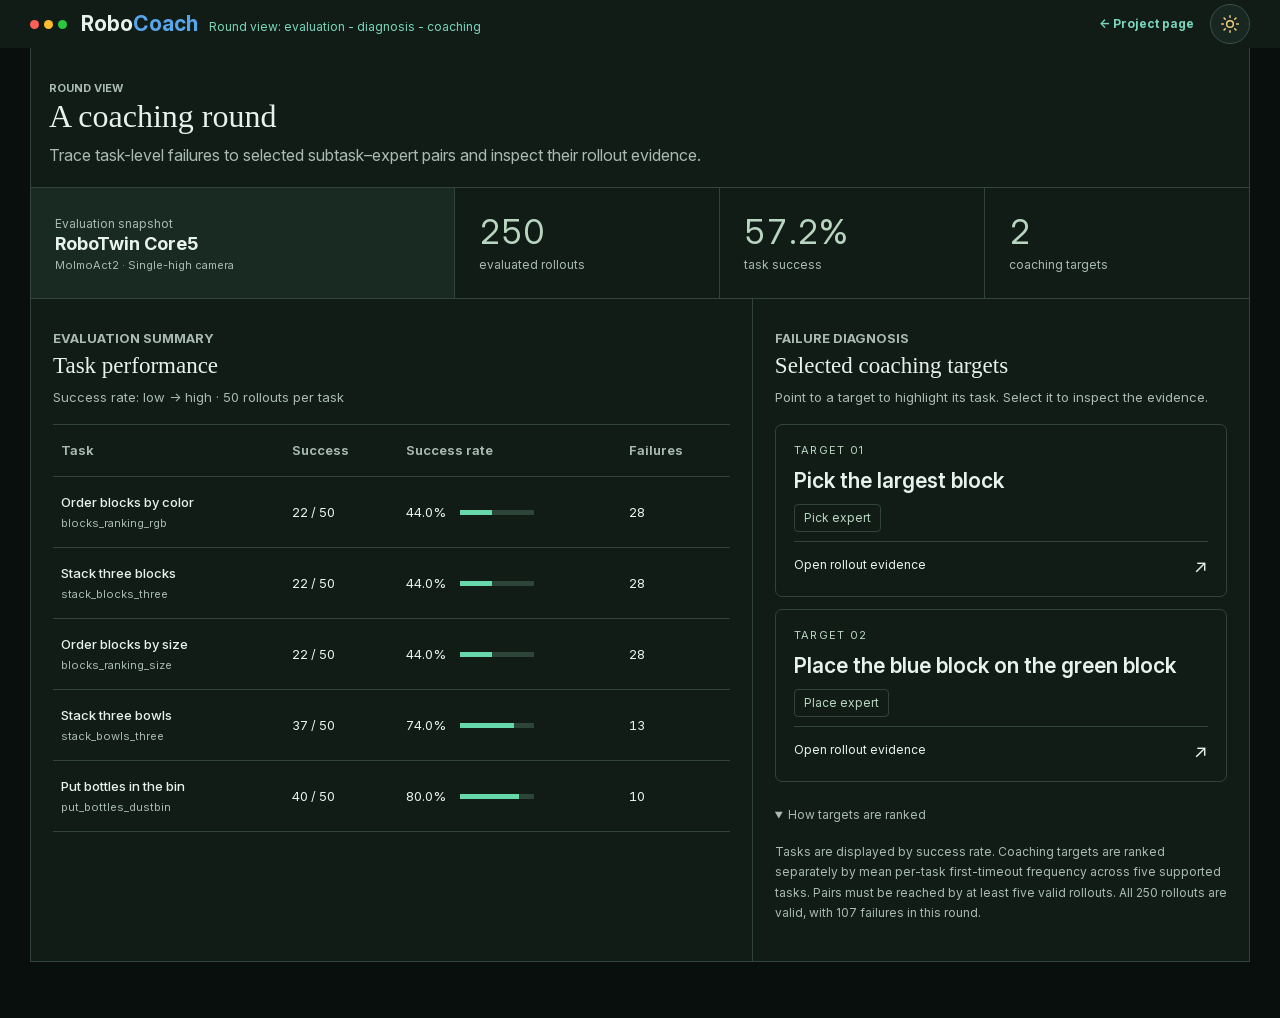
==== commit 48b0baba: "Refine project-page narrative, guided RIDI walkthrough, and evaluation presentation" ====
--- a/coaching/index.html
+++ b/coaching/index.html
@@ -1,7 +1,8 @@
-<!doctype html>
-<html lang="en" data-theme="light"><head><meta charset="utf-8">
-<meta name="viewport" content="width=device-width, initial-scale=1">
-<meta name="robots" content="noindex,nofollow,noarchive">
+<!DOCTYPE html>
+
+<html data-theme="dark" lang="en"><head><meta charset="utf-8"/>
+<meta content="width=device-width, initial-scale=1" name="viewport"/>
+<meta content="noindex,nofollow,noarchive" name="robots"/>
 <title>RoboCoach | Evaluation and Coaching</title>
 <script>if (new URLSearchParams(location.search).has('embed')) document.documentElement.classList.add('is-embedded');</script>
 <style>
@@ -109,36 +110,25 @@
   .route-step { grid-template-columns:28px minmax(0,1fr); } .route-step > b { grid-column:2; }
   footer { align-items:flex-start; flex-direction:column; } }
 </style>
-<link rel="stylesheet" href="../assets/beige-report.css?hash=9c29c38cf174" data-theme-style="light">
-<link rel="stylesheet" href="../assets/dark-report.css?hash=0296164bbd05" data-theme-style="dark" media="not all">
-<link rel="stylesheet" href="../assets/theme.css?hash=16513040dc22">
+<link data-theme-style="light" href="../assets/beige-report.css?hash=9c29c38cf174" rel="stylesheet"/>
+<link data-theme-style="dark" href="../assets/dark-report.css?hash=0296164bbd05" media="not all" rel="stylesheet"/>
+<link href="../assets/theme.css?hash=16513040dc22" rel="stylesheet"/>
 <script src="../assets/theme.js?hash=659067ef29a1"></script>
-</head><body>
-<header class="topbar"><div class="topbar-left"><div class="window-dots" aria-hidden="true"><span class="dot red"></span><span class="dot amber"></span><span class="dot green"></span></div><div class="brand"><strong>RoboCoach</strong><span>Round view: evaluation - diagnosis - coaching</span></div></div><div class="report-header-actions"><a class="site-home" href="../index.html">&larr; Project page</a><button class="theme-toggle" type="button" data-theme-toggle aria-label="Switch to dark theme" title="Switch to dark theme">
-      <svg class="theme-icon-moon" viewBox="0 0 24 24" aria-hidden="true"><path d="M20.8 13.2A8.7 8.7 0 0 1 10.8 3.1 9 9 0 1 0 20.8 13.2Z"/></svg>
-      <svg class="theme-icon-sun" viewBox="0 0 24 24" aria-hidden="true"><circle cx="12" cy="12" r="4"/><path d="M12 2v2m0 16v2M2 12h2m16 0h2M4.93 4.93l1.42 1.42m11.3 11.3 1.42 1.42M4.93 19.07l1.42-1.42m11.3-11.3 1.42-1.42"/></svg>
-    </button></div></header>
-
-<section class="narrative"><div class="narrative-copy"><p class="eyebrow">Round view</p><h1>From rollout failures to coaching targets</h1>
-<p>Inspect a RoboTwin Core5 diagnostic snapshot: compare task success rates, attribute each first timeout to its routed subtask-expert pair, and select coaching targets with the paper's task-balanced score.</p></div></section>
-<section class="summary">
-<div class="task"><span>Diagnostic snapshot</span><strong>MolmoAct2 / RoboTwin Core5</strong><small>250 episodes / selected five-task slice / single-high camera</small></div>
-<div class="metric"><strong>250</strong><span>rollouts</span></div>
-<div class="metric"><strong>5</strong><span>tasks</span></div>
-<div class="metric"><strong>60.0%</strong><span>success rate</span></div>
-<div class="metric"><strong>100</strong><span>failed rollouts</span></div>
-<div class="metric"><strong>2</strong><span>top targets</span></div>
-</section>
-<main><section class="report-section"><div class="section-head"><div><p class="eyebrow">Evaluation summary</p><h2>Task success rates</h2>
-<p>Successful valid rollouts for every task in this evaluation round.</p></div></div>
-<div class="table-wrap"><table><thead><tr><th>Task</th><th>Success</th><th>Success rate</th><th>Failures</th><th>Invalid</th>
-</tr></thead><tbody><tr><td><strong>blocks_ranking_rgb</strong><small>arrange the red, green, and blue blocks by color</small></td><td>22 / 50</td><td><div class="rate-cell"><span>44.0%</span><i><b style="width:44.0%"></b></i></div></td><td>28</td><td>0</td></tr><tr><td><strong>blocks_ranking_size</strong><small>arrange the three blocks by size</small></td><td>29 / 50</td><td><div class="rate-cell"><span>58.0%</span><i><b style="width:58.0%"></b></i></div></td><td>21</td><td>0</td></tr><tr><td><strong>put_bottles_dustbin</strong><small>put three bottles into the dustbin</small></td><td>40 / 50</td><td><div class="rate-cell"><span>80.0%</span><i><b style="width:80.0%"></b></i></div></td><td>10</td><td>0</td></tr><tr><td><strong>stack_blocks_three</strong><small>stack three blocks</small></td><td>22 / 50</td><td><div class="rate-cell"><span>44.0%</span><i><b style="width:44.0%"></b></i></div></td><td>28</td><td>0</td></tr><tr><td><strong>stack_bowls_three</strong><small>stack three bowls</small></td><td>37 / 50</td><td><div class="rate-cell"><span>74.0%</span><i><b style="width:74.0%"></b></i></div></td><td>13</td><td>0</td></tr></tbody></table></div></section>
-<section class="report-section"><div class="section-head"><div><p class="eyebrow">RoboMeter diagnosis</p><h2>Top-2 coaching targets</h2>
-<p>Ranked by mean per-task first-timeout frequency across 5 supported tasks; pairs must be reached by at least 5 valid rollouts.</p></div></div>
-<div class="table-wrap"><table><thead><tr><th>Rank</th><th>Subtask</th><th>Task</th><th>Expert</th>
-<th>Evidence</th>
-</tr></thead><tbody><tr><td class="rank"><span class="rank-static">01</span></td><td><strong>pick the largest block</strong></td><td>blocks_ranking_size</td><td>pick_expert</td><td><a class="selected evidence-link" href="demos/01_pick_the_largest_block/index.html?v=subtask-seek-1">Open evidence</a></td></tr><tr><td class="rank"><span class="rank-static">02</span></td><td><strong>place the blue block on the green block</strong></td><td>stack_blocks_three</td><td>place_expert</td><td><a class="selected evidence-link" href="demos/02_place_the_blue_block_on_the_green_block/index.html?v=subtask-seek-1">Open evidence</a></td></tr></tbody></table></div></section></main>
-
+<link href="../assets/review-report.css?v=1" rel="stylesheet"/><script defer="" src="../assets/review-report.js?v=1"></script><link href="../assets/review-type.css?v=1" rel="stylesheet"/><link as="font" crossorigin="" href="../assets/fonts/InterVariable.woff2" rel="preload" type="font/woff2"/></head><body class="coaching-overview">
+<header class="topbar"><div class="topbar-left"><div aria-hidden="true" class="window-dots"><span class="dot red"></span><span class="dot amber"></span><span class="dot green"></span></div><div class="brand"><strong><span class="report-robo">Robo</span><span class="report-coach">Coach</span></strong><span>Round view: evaluation - diagnosis - coaching</span></div></div><div class="report-header-actions"><a class="site-home" href="../index.html">← Project page</a><button aria-label="Switch to dark theme" class="theme-toggle" data-theme-toggle="" title="Switch to dark theme" type="button">
+<svg aria-hidden="true" class="theme-icon-moon" viewbox="0 0 24 24"><path d="M20.8 13.2A8.7 8.7 0 0 1 10.8 3.1 9 9 0 1 0 20.8 13.2Z"></path></svg>
+<svg aria-hidden="true" class="theme-icon-sun" viewbox="0 0 24 24"><circle cx="12" cy="12" r="4"></circle><path d="M12 2v2m0 16v2M2 12h2m16 0h2M4.93 4.93l1.42 1.42m11.3 11.3 1.42 1.42M4.93 19.07l1.42-1.42m11.3-11.3 1.42-1.42"></path></svg>
+</button></div></header>
+<section class="narrative"><div class="narrative-copy"><p class="eyebrow">Round view</p><h1>A coaching round</h1>
+<p>Trace task-level failures to selected subtask–expert pairs and inspect their rollout evidence.</p></div></section>
+<section class="summary"><div class="task"><span>Evaluation snapshot</span><strong>RoboTwin Core5</strong><small>MolmoAct2 · Single-high camera</small></div><div class="metric"><strong>250</strong><span>evaluated rollouts</span></div><div class="metric"><strong>57.2%</strong><span>task success</span></div><div class="metric"><strong>2</strong><span>coaching targets</span></div></section>
+<main><section class="report-section task-scorecard"><div class="section-head"><div><p class="eyebrow">Evaluation summary</p><h2>Task performance</h2>
+<p>Success rate: low → high · 50 rollouts per task</p></div></div>
+<div class="table-wrap"><table><thead><tr><th>Task</th><th>Success</th><th aria-sort="ascending">Success rate</th><th>Failures</th>
+</tr></thead><tbody><tr aria-label="Order blocks by color blocks_ranking_rgb 22 / 50 44.0% 28" data-task-link="blocks_ranking_rgb" tabindex="0"><td><strong>Order blocks by color</strong><small>blocks_ranking_rgb</small></td><td>22 / 50</td><td><div class="rate-cell"><span>44.0%</span><i><b style="width:44.0%"></b></i></div></td><td>28</td></tr><tr aria-label="Stack three blocks stack_blocks_three 22 / 50 44.0% 28" data-task-link="stack_blocks_three" tabindex="0"><td><strong>Stack three blocks</strong><small>stack_blocks_three</small></td><td>22 / 50</td><td><div class="rate-cell"><span>44.0%</span><i><b style="width:44.0%"></b></i></div></td><td>28</td></tr><tr aria-label="Order blocks by size blocks_ranking_size 22 / 50 44.0% 28" data-task-link="blocks_ranking_size" tabindex="0"><td><strong>Order blocks by size</strong><small>blocks_ranking_size</small></td><td>22 / 50</td><td><div class="rate-cell"><span>44.0%</span><i><b style="width:44.0%"></b></i></div></td><td>28</td></tr><tr aria-label="Stack three bowls stack_bowls_three 37 / 50 74.0% 13" data-task-link="stack_bowls_three" tabindex="0"><td><strong>Stack three bowls</strong><small>stack_bowls_three</small></td><td>37 / 50</td><td><div class="rate-cell"><span>74.0%</span><i><b style="width:74.0%"></b></i></div></td><td>13</td></tr><tr aria-label="Put bottles in the bin put_bottles_dustbin 40 / 50 80.0% 10" data-task-link="put_bottles_dustbin" tabindex="0"><td><strong>Put bottles in the bin</strong><small>put_bottles_dustbin</small></td><td>40 / 50</td><td><div class="rate-cell"><span>80.0%</span><i><b style="width:80.0%"></b></i></div></td><td>10</td></tr></tbody></table></div></section>
+<section class="report-section target-scorecard"><div class="section-head"><div><p class="eyebrow">Failure diagnosis</p><h2>Selected coaching targets</h2>
+<p>Point to a target to highlight its task. Select it to inspect the evidence.</p></div></div>
+<div class="coaching-target-cards"><a class="coaching-target-card" data-task-link="blocks_ranking_size" href="demos/01_pick_the_largest_block/index.html?v=subtask-seek-1"><span class="target-card-rank">Target 01</span><h3>Pick the largest block</h3><span class="target-card-expert">Pick expert</span><span class="target-card-task">blocks_ranking_size</span><span class="target-card-open">Open rollout evidence <b aria-hidden="true">↗</b></span></a><a class="coaching-target-card" data-task-link="stack_blocks_three" href="demos/02_place_the_blue_block_on_the_green_block/index.html?v=subtask-seek-1"><span class="target-card-rank">Target 02</span><h3>Place the blue block on the green block</h3><span class="target-card-expert">Place expert</span><span class="target-card-task">stack_blocks_three</span><span class="target-card-open">Open rollout evidence <b aria-hidden="true">↗</b></span></a></div><details class="score-details" open=""><summary>How targets are ranked</summary><p>Tasks are displayed by success rate. Coaching targets are ranked separately by mean per-task first-timeout frequency across five supported tasks. Pairs must be reached by at least five valid rollouts. All 250 rollouts are valid, with 107 failures in this round.</p></details></section></main>
 <script>
 const isEmbedded = new URLSearchParams(location.search).has('embed');
 if (isEmbedded) {
--- a/assets/review-report.css
+++ b/assets/review-report.css
@@ -0,0 +1,69 @@
+html[data-theme="dark"] { --report-accent:#b8d6bf; --report-highlight:#20372b; }
+html[data-theme="light"] { --report-accent:#3f7659; --report-highlight:#e6f0e6; }
+body { font-size:14px; }
+.demo-brand .report-robo,.brand strong .report-robo { color:var(--ink); font-size:inherit; }
+.demo-brand .report-coach,.brand strong .report-coach { color:#57a6ec; font-size:inherit; }
+.coaching-overview main { position:relative; margin-top:0; border-top:0; }
+.coaching-overview .summary { grid-template-columns:1.6fr repeat(3,minmax(0,1fr)); }
+.coaching-overview .summary > div { padding:24px; }
+.coaching-overview .summary .task strong { font-size:18px; }
+.coaching-overview .summary .metric strong { font-family:Georgia,"Times New Roman",serif; font-size:34px; font-weight:400; color:var(--report-accent); }
+.coaching-overview .summary span { font-size:12px; }
+.report-section { padding:28px; }
+.report-section h2 { font-size:23px; font-family:Georgia,"Times New Roman",serif; font-weight:400; }
+.section-head p { font-size:13px; line-height:1.65; }
+.table-wrap { border-top:1px solid var(--line); }
+.task-scorecard table { font-size:13px; }
+.task-scorecard th,.task-scorecard td { padding:13px 12px; }
+.task-scorecard td strong { font-size:13px; font-weight:500; }
+.task-scorecard td small { font-size:11px; }
+.task-scorecard tr[data-task-link] { transition:background-color .2s,box-shadow .2s; outline:0; }
+.task-scorecard tr[data-task-link]:hover,.task-scorecard tr[data-task-link]:focus-visible,.task-scorecard tr.is-linked { background:var(--report-highlight); box-shadow:inset 3px 0 0 var(--report-accent); }
+.rate-cell { grid-template-columns:48px minmax(50px,110px); }
+.rate-cell b { transition:filter .2s; }
+.is-linked .rate-cell b { filter:brightness(1.3); }
+.coaching-target-cards { display:grid; grid-template-columns:repeat(2,minmax(0,1fr)); gap:18px; }
+.coaching-target-card { display:flex; flex-direction:column; align-items:flex-start; position:relative; gap:12px; min-width:0; padding:22px; border:1px solid var(--line); border-radius:7px; text-decoration:none; color:var(--ink); background:var(--paper); transition:border-color .2s,background-color .2s,box-shadow .2s; }
+.coaching-target-card:hover,.coaching-target-card:focus-visible,.coaching-target-card.is-linked { border-color:var(--report-accent); background:var(--report-highlight); box-shadow:0 0 22px color-mix(in srgb,var(--report-accent) 10%,transparent); outline:0; }
+.target-card-rank { color:var(--report-accent); font-size:11px; text-transform:uppercase; letter-spacing:.12em; }
+.coaching-target-card h3 { font-family:Georgia,"Times New Roman",serif; font-size:25px; font-weight:400; line-height:1.2; margin:0; min-height:60px; max-width:390px; }
+.target-card-expert { padding:4px 9px; border:1px solid var(--line); border-radius:4px; color:var(--report-accent); font-size:12px; }
+.target-card-task { color:var(--muted); font-size:11px; }
+.target-card-open { display:flex; width:100%; justify-content:space-between; align-items:center; margin-top:8px; padding-top:14px; border-top:1px solid var(--line); font-size:12px; }
+.target-card-open b { font-size:18px; font-weight:400; transition:transform .2s; }
+.coaching-target-card:hover .target-card-open b,.coaching-target-card:focus-visible .target-card-open b { transform:translate(2px,-2px); }
+.score-details { margin-top:18px; font-size:12px; color:var(--muted); }
+.score-details summary { cursor:pointer; padding:6px 0; }
+.score-details p { max-width:780px; line-height:1.7; }
+.target-tab,.episode-tab,.route-step,.evidence-link { transition:background-color .18s,box-shadow .18s,border-color .18s; }
+.route-step:hover,.route-step:focus-within { background:var(--report-highlight); box-shadow:inset 3px 0 0 var(--report-accent); }
+.episode-tab:hover,.target-tab:hover { box-shadow:inset 0 -2px 0 var(--report-accent); }
+.evidence:focus-within { border-color:var(--report-accent); }
+.route-step [data-route-seek]:focus-visible { outline:2px solid var(--report-accent); outline-offset:3px; }
+@media(min-width:1000px) {
+ .coaching-overview main { display:grid; grid-template-columns:minmax(0,1.45fr) minmax(0,1fr); }
+ .coaching-overview .report-section { min-width:0; padding:26px 22px; border-bottom:0; }
+ .coaching-overview .target-scorecard { border-left:1px solid var(--line); }
+ .coaching-overview .section-head { min-height:85px; align-items:flex-start; }
+ .coaching-target-cards { grid-template-columns:1fr; gap:12px; }
+ .coaching-target-card { padding:17px 18px; gap:8px; }
+ .coaching-target-card h3 { font-size:23px; min-height:0; }
+ .target-card-task { display:none; }
+ .target-card-open { margin-top:1px; padding-top:10px; }
+ .task-scorecard th,.task-scorecard td { padding:16px 8px; }
+ .rate-cell { grid-template-columns:46px minmax(40px,74px); }
+}
+@media(max-width:820px) { .coaching-overview .summary { grid-template-columns:repeat(3,minmax(0,1fr)); } .coaching-overview .summary .task { grid-column:1/-1; } .coaching-overview .summary .metric:last-child { grid-column:auto; } .coaching-overview .summary > div { padding:16px; } .coaching-overview .summary .metric strong { font-size:28px; } .report-section { padding:22px 16px; } .coaching-target-cards { grid-template-columns:1fr; } .coaching-target-card h3 { min-height:0; } .task-scorecard th,.task-scorecard td { padding:12px 8px; } .rate-cell { grid-template-columns:44px 65px; } }
+@media(prefers-reduced-motion:reduce) { .task-scorecard tr,.coaching-target-card,.target-card-open b,.target-tab,.episode-tab,.route-step { transition:none !important; } }
+@media(max-width:600px) {
+ .task-scorecard table { table-layout:fixed; width:100%; }
+ .task-scorecard th:nth-child(2),.task-scorecard td:nth-child(2) { display:none; }
+ .task-scorecard th:first-child { width:53%; }
+ .task-scorecard th:nth-child(3) { width:29%; }
+ .task-scorecard th:last-child { width:18%; }
+ .task-scorecard td small { display:none; }
+ .task-scorecard th,.task-scorecard td { padding:14px 5px; font-size:11px; overflow-wrap:anywhere; }
+ .task-scorecard td strong { font-size:12px; }
+ .task-scorecard .rate-cell { display:flex; flex-direction:column; align-items:flex-start; gap:5px; }
+ .task-scorecard .rate-cell i { width:55px; }
+}
--- a/assets/review-type.css
+++ b/assets/review-type.css
@@ -0,0 +1,53 @@
+/* One typography contract shared by the project page and evidence pages. */
+@font-face { font-family:'RoboCoach Inter'; src:url('fonts/InterVariable.woff2') format('woff2'); font-weight:100 900; font-style:normal; font-display:swap; }
+@font-face { font-family:'RoboCoach Inter'; src:url('fonts/InterVariable-Italic.woff2') format('woff2'); font-weight:100 900; font-style:italic; font-display:swap; }
+:root { --rc-body:'RoboCoach Inter',Arial,sans-serif; --rc-heading:Georgia,'Times New Roman',serif; }
+/* Reset legacy component-specific Arial, system, serif and monospace choices. */
+body,body * { font-family:var(--rc-body) !important; }
+body { font-size:16px; font-weight:400; font-optical-sizing:auto; }
+h1,h1 *,h2,h2 *,h3,h3 *,.thesis-band p,.thesis-band p * { font-family:var(--rc-heading) !important; }
+h1,h2,h3 { font-weight:400; }
+.section h2,.tea-demo h2 { font-size:clamp(32px,3.3vw,44px); line-height:1.16; letter-spacing:-.025em; }
+.hardware-row-heading h3,.coachworld-method > h3,.research-subheading,.judge-evaluation > h3 { font-size:28px; line-height:1.25; letter-spacing:-.015em; }
+/* Brand and small card titles belong to the interface, not the reading hierarchy. */
+#hero-title,#hero-title *, .brand,.brand *, .demo-brand,.demo-brand *,
+.overview-stage h3,.overview-stage h3 *, .coaching-target-card h3,.coaching-target-card h3 *,
+.judge-demo-steps h3,.judge-demo-steps h3 *,
+.composition-strip h3,.composition-strip h3 * { font-family:var(--rc-body) !important; }
+.overview-stage h3,.coaching-target-card h3 { font-weight:600; }
+.coaching-target-card h3 { font-size:21px; line-height:1.4; }
+.narrative h1 { font-size:32px; line-height:1.2; }
+.ridi-stage-rail > span { font-size:18px; font-weight:500; }
+.ridi-explanation > span:first-child { font-size:15px; font-weight:600; }
+.ridi-picked-expert strong { font-size:21px; font-weight:600; }
+.result-main > strong { font-weight:500; letter-spacing:-.055em; }
+table,.metric,.result-main,.tea-chart-card,.judge-progress-chart { font-variant-numeric:tabular-nums lining-nums; }
+table { font-size:14px; }
+.section .section-heading p:not(.kicker),.judge-demo-heading > div > p:last-child { font-size:17px; line-height:1.75; }
+.research-reading > p { font-size:16px; line-height:1.75; }
+.research-reading > p > strong { font-size:14px; font-weight:600; }
+button,input,select,textarea { font-family:var(--rc-body) !important; }
+pre,code,pre *,code * { font-family:ui-monospace,Consolas,monospace !important; }
+
+/* Match the prediction-table interaction, with keyboard and light-theme support. */
+.judge-evaluation tbody tr > * { transition:background-color 180ms ease,color 180ms ease,box-shadow 180ms ease,transform 180ms ease; }
+.judge-evaluation tbody tr:is(:hover,:focus-visible) > * {
+ background:color-mix(in srgb,var(--review-accent) 14%,var(--review-surface));
+ color:var(--review-text);
+ box-shadow:inset 0 1px color-mix(in srgb,var(--review-accent) 20%,transparent),inset 0 -1px color-mix(in srgb,var(--review-accent) 20%,transparent);
+}
+.judge-evaluation tbody tr:is(:hover,:focus-visible) > :first-child {
+ color:var(--review-accent); transform:translateX(3px);
+ box-shadow:inset 3px 0 var(--review-accent),inset 0 1px var(--review-line),inset 0 -1px var(--review-line);
+}
+.judge-evaluation tbody .selected-judge:is(:hover,:focus-visible) > * { background:color-mix(in srgb,var(--review-accent) 23%,var(--review-surface)); }
+.judge-evaluation tbody tr:focus-visible { outline:none; }
+@media(max-width:600px) {
+ .ridi-stage-rail > span { font-size:14px; }
+ .section .section-heading p:not(.kicker),.research-reading > p { font-size:15px; }
+ .hardware-row-heading h3,.coachworld-method > h3,.judge-evaluation > h3 { font-size:25px; }
+}
+@media(prefers-reduced-motion:reduce) {
+ .judge-evaluation tbody tr > * { transition:none; }
+ .judge-evaluation tbody tr:is(:hover,:focus-visible) > :first-child { transform:none; }
+}
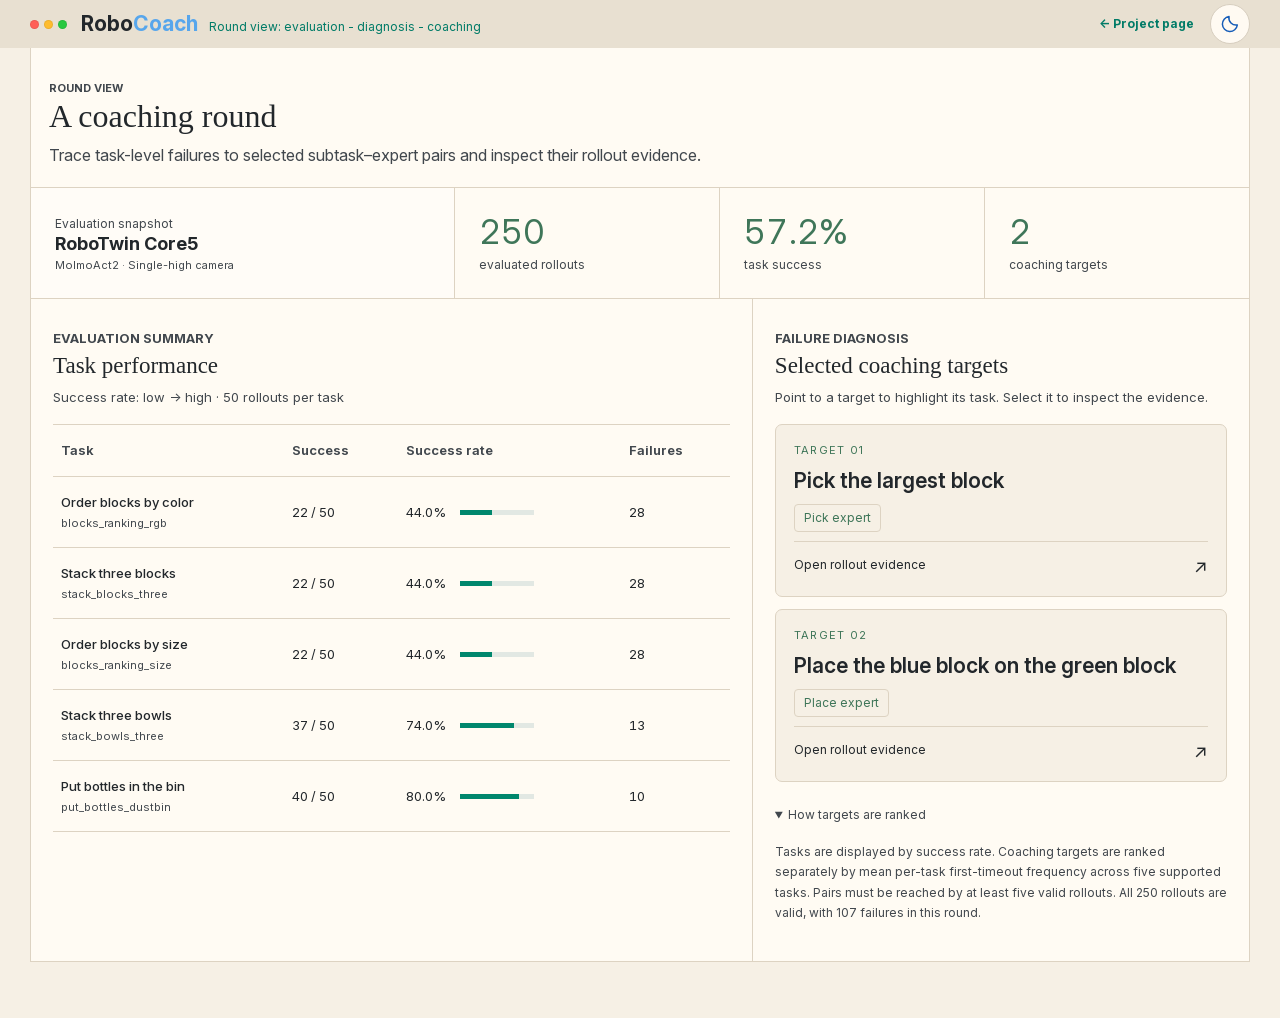
==== commit 480b7361: "Synchronize reviewed site presentation and navigation" ====
--- a/coaching/index.html
+++ b/coaching/index.html
@@ -1,6 +1,6 @@
 <!DOCTYPE html>
 
-<html data-theme="dark" lang="en"><head><meta charset="utf-8"/>
+<html data-theme="light" lang="en"><head><meta charset="utf-8"/>
 <meta content="width=device-width, initial-scale=1" name="viewport"/>
 <meta content="noindex,nofollow,noarchive" name="robots"/>
 <title>RoboCoach | Evaluation and Coaching</title>
@@ -113,7 +113,7 @@
 <link data-theme-style="light" href="../assets/beige-report.css?hash=9c29c38cf174" rel="stylesheet"/>
 <link data-theme-style="dark" href="../assets/dark-report.css?hash=0296164bbd05" media="not all" rel="stylesheet"/>
 <link href="../assets/theme.css?hash=16513040dc22" rel="stylesheet"/>
-<script src="../assets/theme.js?hash=659067ef29a1"></script>
+<script src="../assets/theme.js?v=light-default-1"></script>
 <link href="../assets/review-report.css?v=1" rel="stylesheet"/><script defer="" src="../assets/review-report.js?v=1"></script><link href="../assets/review-type.css?v=1" rel="stylesheet"/><link as="font" crossorigin="" href="../assets/fonts/InterVariable.woff2" rel="preload" type="font/woff2"/></head><body class="coaching-overview">
 <header class="topbar"><div class="topbar-left"><div aria-hidden="true" class="window-dots"><span class="dot red"></span><span class="dot amber"></span><span class="dot green"></span></div><div class="brand"><strong><span class="report-robo">Robo</span><span class="report-coach">Coach</span></strong><span>Round view: evaluation - diagnosis - coaching</span></div></div><div class="report-header-actions"><a class="site-home" href="../index.html">← Project page</a><button aria-label="Switch to dark theme" class="theme-toggle" data-theme-toggle="" title="Switch to dark theme" type="button">
 <svg aria-hidden="true" class="theme-icon-moon" viewbox="0 0 24 24"><path d="M20.8 13.2A8.7 8.7 0 0 1 10.8 3.1 9 9 0 1 0 20.8 13.2Z"></path></svg>
--- a/assets/theme.css
+++ b/assets/theme.css
@@ -52,10 +52,12 @@
 }
 
 
-.overview-figure-panel { background:#fff; overflow:hidden; border-radius:12px; }
+.overview-figure-panel { background:transparent; overflow:visible; border-radius:0; }
 .overview-figure-dark { display:none; }
-html[data-theme="dark"] .overview-figure-panel { background:#000; }
+html[data-theme="dark"] .overview-figure-panel { background:transparent; }
 html[data-theme="dark"] .overview-figure-dark { display:block; }
 html[data-theme="dark"] .overview-figure-light { display:none; }
 
-.overview-figure-light { width:calc(100% * 1870 / 1854); max-width:none; }
+.overview-figure-image { width:100%; max-width:100%; height:auto; }
+html[data-theme="dark"] .overview-figure-image,
+html[data-theme="dark"] .overview-figure:hover .overview-figure-image { filter:brightness(.78); }
--- a/assets/review-type.css
+++ b/assets/review-type.css
@@ -17,7 +17,7 @@
 .overview-stage h3,.coaching-target-card h3 { font-weight:600; }
 .coaching-target-card h3 { font-size:21px; line-height:1.4; }
 .narrative h1 { font-size:32px; line-height:1.2; }
-.ridi-stage-rail > span { font-size:18px; font-weight:500; }
+.ridi-stage-rail > button { font-size:18px; font-weight:500; }
 .ridi-explanation > span:first-child { font-size:15px; font-weight:600; }
 .ridi-picked-expert strong { font-size:21px; font-weight:600; }
 .result-main > strong { font-weight:500; letter-spacing:-.055em; }
@@ -43,7 +43,7 @@
 .judge-evaluation tbody .selected-judge:is(:hover,:focus-visible) > * { background:color-mix(in srgb,var(--review-accent) 23%,var(--review-surface)); }
 .judge-evaluation tbody tr:focus-visible { outline:none; }
 @media(max-width:600px) {
- .ridi-stage-rail > span { font-size:14px; }
+ .ridi-stage-rail > button { font-size:14px; }
  .section .section-heading p:not(.kicker),.research-reading > p { font-size:15px; }
  .hardware-row-heading h3,.coachworld-method > h3,.judge-evaluation > h3 { font-size:25px; }
 }
